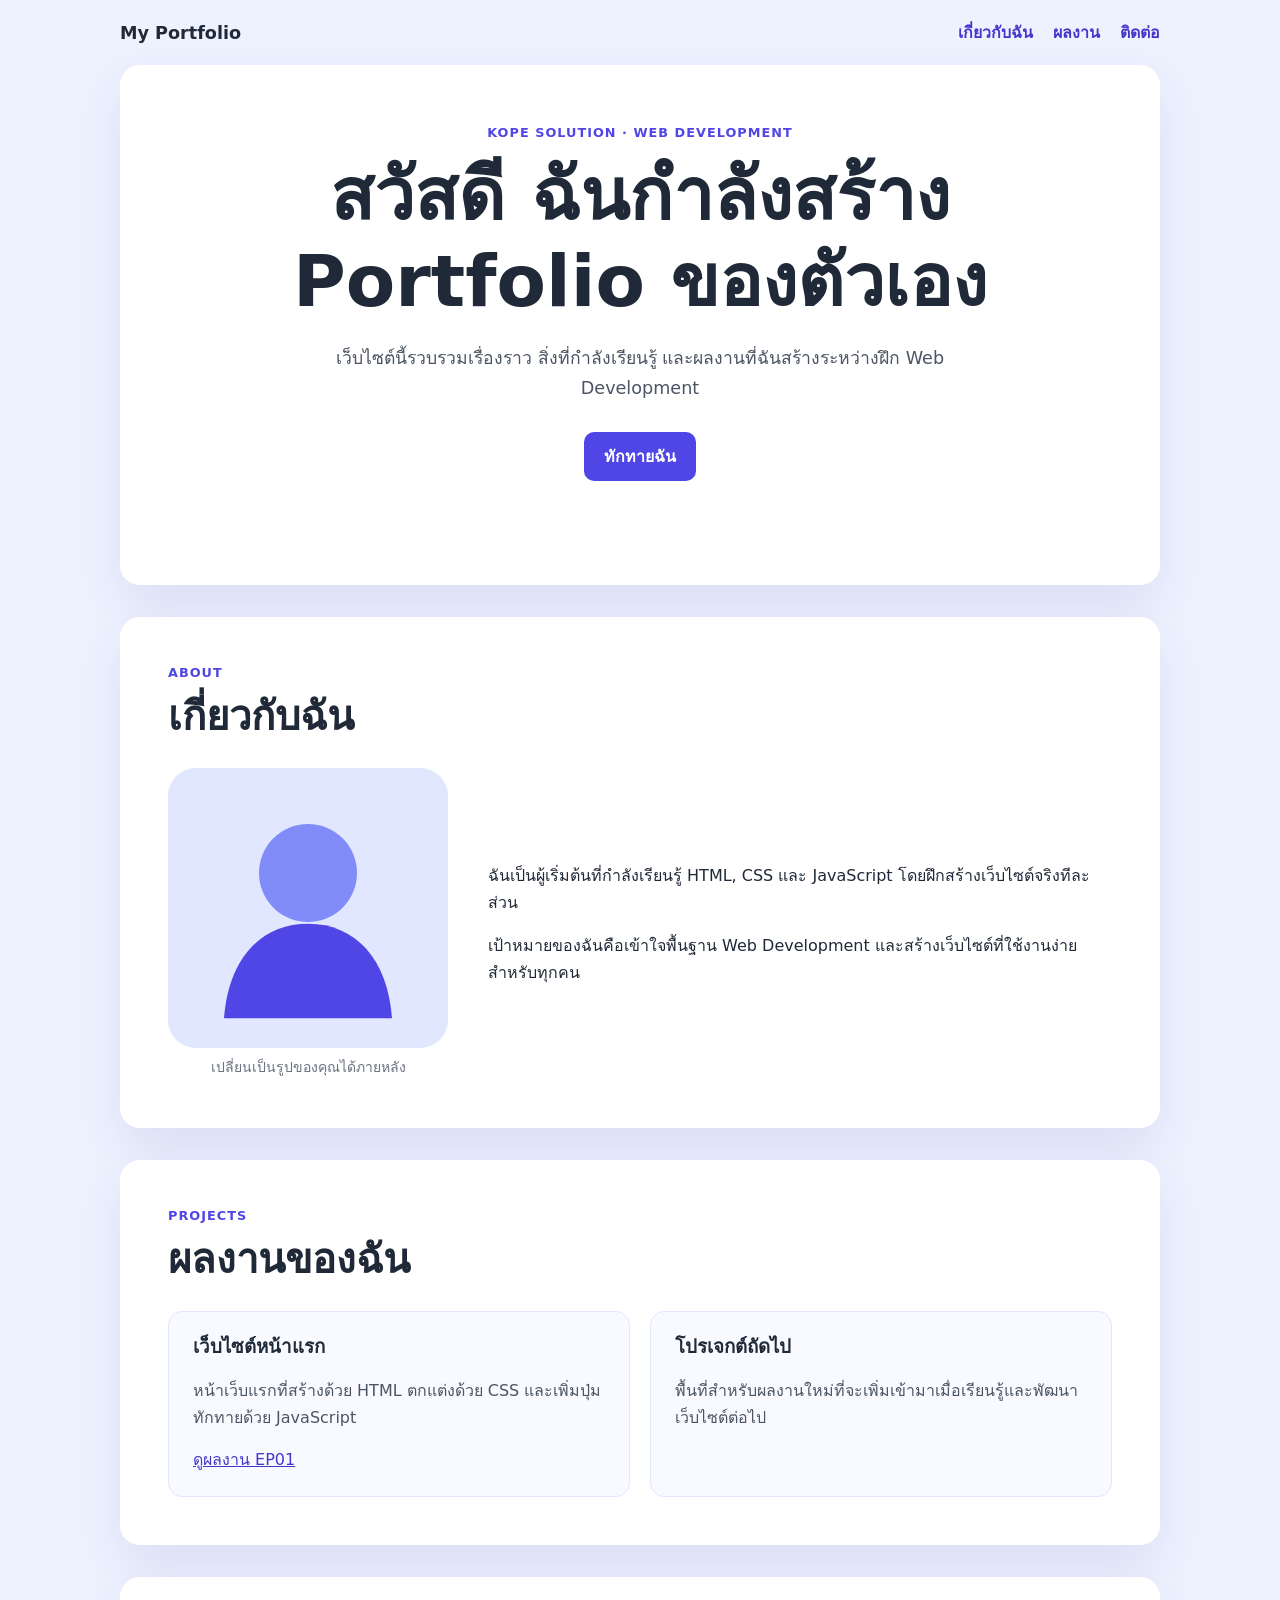
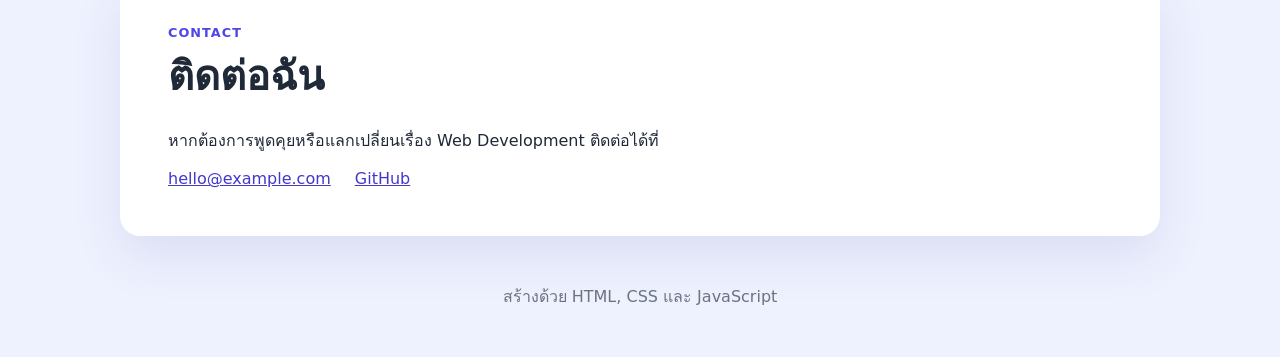
==== episodes/ep02-semantic-content/index.html @ 2b01d5fd "feat(ep02): add semantic HTML portfolio lesson" ====
<!doctype html>
<html lang="th">
  <head>
    <meta charset="UTF-8">
    <meta name="viewport" content="width=device-width, initial-scale=1.0">
    <meta name="description" content="Portfolio สำหรับแนะนำตัว ผลงาน และช่องทางติดต่อ">
    <title>Portfolio ของฉัน</title>
    <link rel="stylesheet" href="styles.css">
  </head>
  <body>
    <header class="site-header">
      <a class="logo" href="#home">My Portfolio</a>
      <nav aria-label="เมนูหลัก">
        <ul class="nav-list">
          <li><a href="#about">เกี่ยวกับฉัน</a></li>
          <li><a href="#projects">ผลงาน</a></li>
          <li><a href="#contact">ติดต่อ</a></li>
        </ul>
      </nav>
    </header>
    <main id="home">
      <section class="hero" aria-labelledby="hero-title">
        <p class="eyebrow">KOPE SOLUTION · WEB DEVELOPMENT</p>
        <h1 id="hero-title">สวัสดี ฉันกำลังสร้าง Portfolio ของตัวเอง</h1>
        <p class="intro">เว็บไซต์นี้รวบรวมเรื่องราว สิ่งที่กำลังเรียนรู้ และผลงานที่ฉันสร้างระหว่างฝึก Web Development</p>
        <button id="greetingButton" type="button">ทักทายฉัน</button>
        <p id="greetingMessage" class="message" aria-live="polite"></p>
      </section>
      <section id="about" class="section" aria-labelledby="about-title">
        <div class="section-heading"><p class="eyebrow">ABOUT</p><h2 id="about-title">เกี่ยวกับฉัน</h2></div>
        <div class="about-content">
          <figure>
            <img src="images/profile-placeholder.svg" alt="ภาพตัวอย่างสำหรับใช้แทนรูปโปรไฟล์" width="320" height="320">
            <figcaption>เปลี่ยนเป็นรูปของคุณได้ภายหลัง</figcaption>
          </figure>
          <div>
            <p>ฉันเป็นผู้เริ่มต้นที่กำลังเรียนรู้ HTML, CSS และ JavaScript โดยฝึกสร้างเว็บไซต์จริงทีละส่วน</p>
            <p>เป้าหมายของฉันคือเข้าใจพื้นฐาน Web Development และสร้างเว็บไซต์ที่ใช้งานง่ายสำหรับทุกคน</p>
          </div>
        </div>
      </section>
      <section id="projects" class="section" aria-labelledby="projects-title">
        <div class="section-heading"><p class="eyebrow">PROJECTS</p><h2 id="projects-title">ผลงานของฉัน</h2></div>
        <div class="project-list">
          <article class="project-card"><h3>เว็บไซต์หน้าแรก</h3><p>หน้าเว็บแรกที่สร้างด้วย HTML ตกแต่งด้วย CSS และเพิ่มปุ่มทักทายด้วย JavaScript</p><a href="../ep01-first-web-page/index.html">ดูผลงาน EP01</a></article>
          <article class="project-card"><h3>โปรเจกต์ถัดไป</h3><p>พื้นที่สำหรับผลงานใหม่ที่จะเพิ่มเข้ามาเมื่อเรียนรู้และพัฒนาเว็บไซต์ต่อไป</p></article>
        </div>
      </section>
      <section id="contact" class="section" aria-labelledby="contact-title">
        <div class="section-heading"><p class="eyebrow">CONTACT</p><h2 id="contact-title">ติดต่อฉัน</h2></div>
        <p>หากต้องการพูดคุยหรือแลกเปลี่ยนเรื่อง Web Development ติดต่อได้ที่</p>
        <address class="contact-links"><a href="mailto:hello@example.com">hello@example.com</a><a href="https://github.com/" target="_blank" rel="noopener noreferrer">GitHub</a></address>
      </section>
    </main>
    <footer><p>สร้างด้วย HTML, CSS และ JavaScript</p></footer>
    <script src="script.js"></script>
  </body>
</html>
---- episodes/ep02-semantic-content/styles.css ----
* { box-sizing: border-box; }
html { scroll-behavior: smooth; }
body { margin: 0; font-family: system-ui, -apple-system, BlinkMacSystemFont, "Segoe UI", sans-serif; color: #1f2937; background: #eef2ff; }
a { color: #4338ca; }
a:hover { color: #312e81; }
a:focus-visible, button:focus-visible { outline: 3px solid #a5b4fc; outline-offset: 3px; }
.site-header { width: min(100% - 32px, 1040px); margin-inline: auto; padding-block: 20px; display: flex; align-items: center; justify-content: space-between; gap: 24px; }
.logo { color: #1f2937; font-size: 1.1rem; font-weight: 800; text-decoration: none; }
.nav-list { margin: 0; padding: 0; display: flex; gap: 20px; list-style: none; }
.nav-list a { font-weight: 600; text-decoration: none; }
main { width: min(100% - 32px, 1040px); margin-inline: auto; }
.hero, .section { padding: 48px; border-radius: 20px; background: #fff; box-shadow: 0 20px 50px rgb(49 46 129 / 10%); }
.hero { min-height: 520px; display: grid; place-content: center; justify-items: center; text-align: center; }
.section { margin-top: 32px; }
.eyebrow { margin: 0 0 12px; color: #4f46e5; font-size: .8rem; font-weight: 700; letter-spacing: .08em; }
h1, h2, h3 { margin-top: 0; line-height: 1.2; }
h1 { max-width: 16ch; margin-bottom: 0; font-size: clamp(2.25rem, 8vw, 4.5rem); }
h2 { margin-bottom: 0; font-size: clamp(1.75rem, 5vw, 2.5rem); }
.intro { max-width: 55ch; margin: 20px auto 28px; color: #4b5563; font-size: 1.1rem; line-height: 1.7; }
button { padding: 12px 20px; border: 0; border-radius: 10px; color: #fff; background: #4f46e5; font: inherit; font-weight: 700; cursor: pointer; }
button:hover { background: #4338ca; }
.message { min-height: 1.5em; margin: 20px 0 0; color: #047857; font-weight: 700; }
.section-heading { margin-bottom: 28px; }
.about-content { display: grid; grid-template-columns: minmax(180px, 280px) 1fr; align-items: center; gap: 40px; line-height: 1.7; }
figure { margin: 0; }
figure img { width: 100%; height: auto; display: block; border-radius: 16px; }
figcaption { margin-top: 8px; color: #6b7280; font-size: .875rem; text-align: center; }
.project-list { display: grid; grid-template-columns: repeat(2, 1fr); gap: 20px; }
.project-card { padding: 24px; border: 1px solid #e0e7ff; border-radius: 14px; background: #f8faff; }
.project-card p { color: #4b5563; line-height: 1.7; }
.contact-links { display: flex; flex-wrap: wrap; gap: 12px 24px; font-style: normal; }
footer { padding: 32px 16px; color: #6b7280; text-align: center; }
@media (max-width: 640px) {
  .site-header { align-items: flex-start; flex-direction: column; }
  .nav-list { flex-wrap: wrap; }
  .hero, .section { padding: 32px 20px; }
  .about-content, .project-list { grid-template-columns: 1fr; }
}
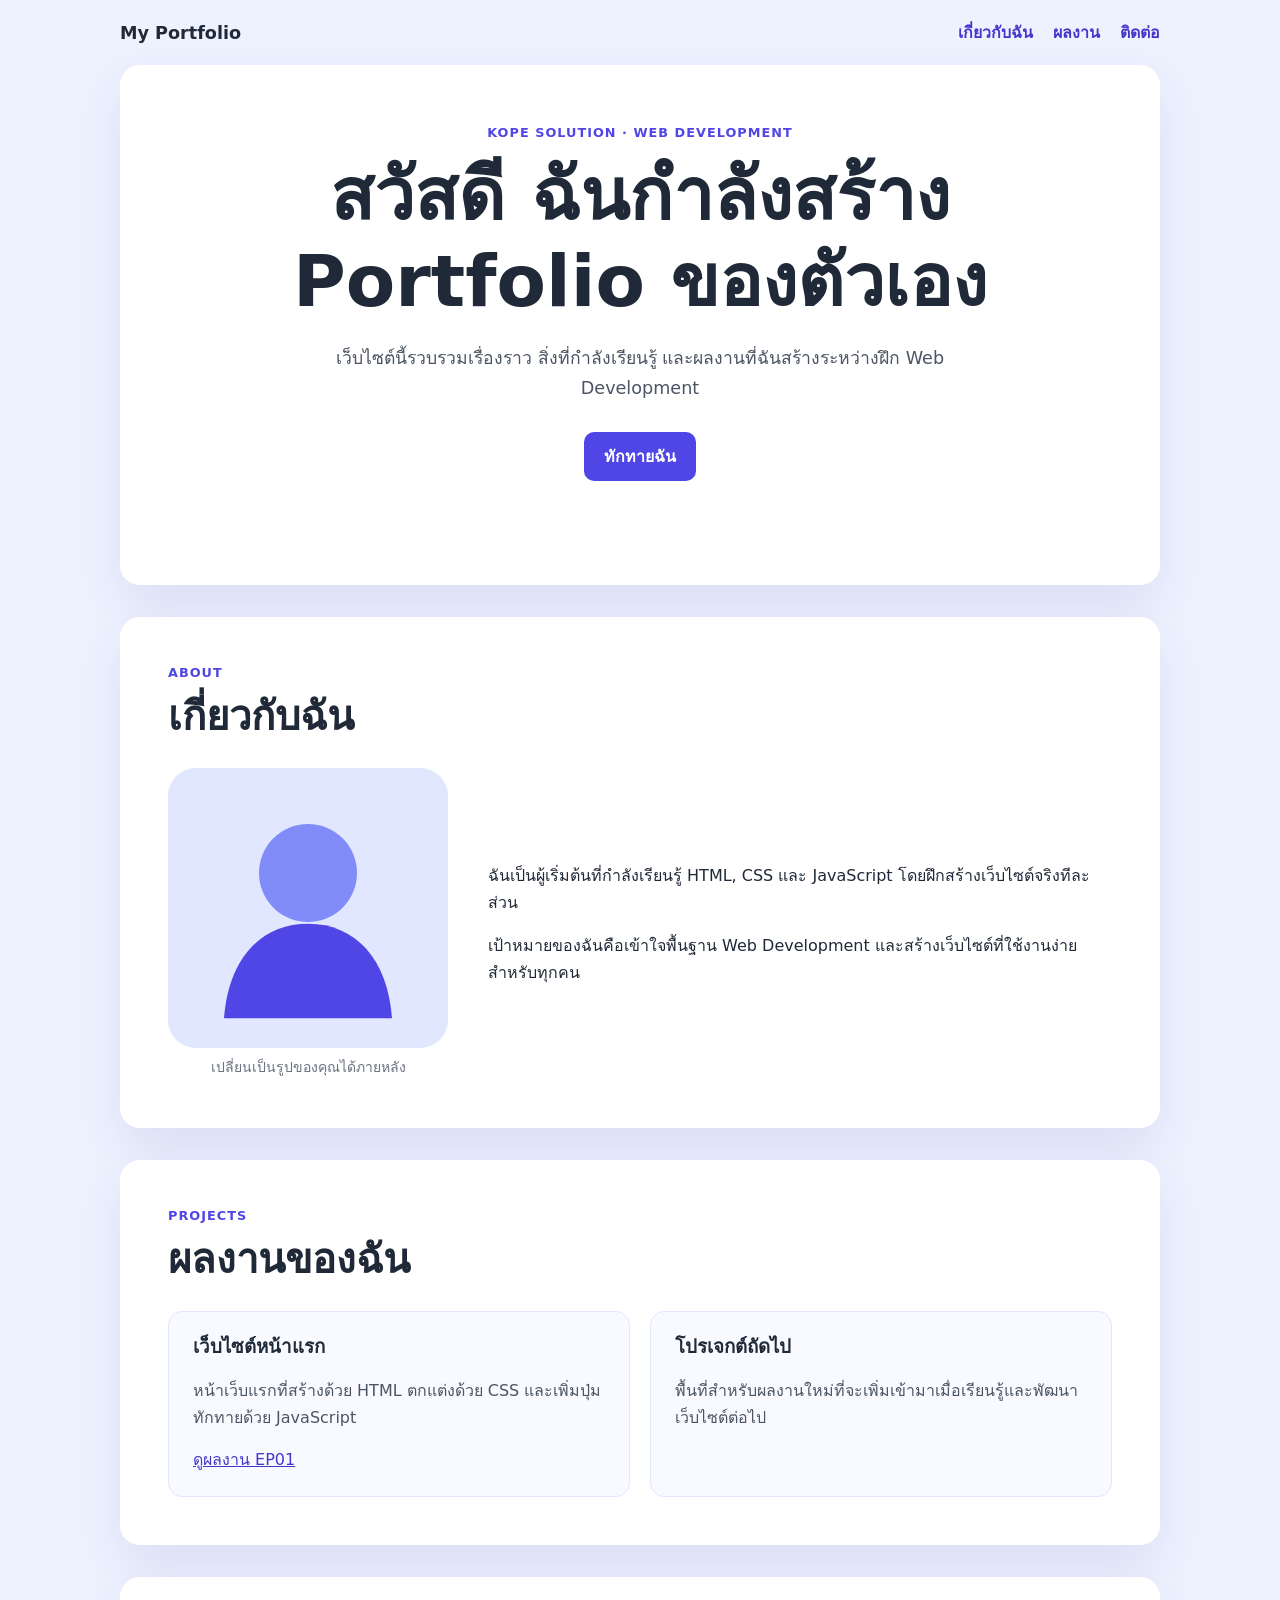
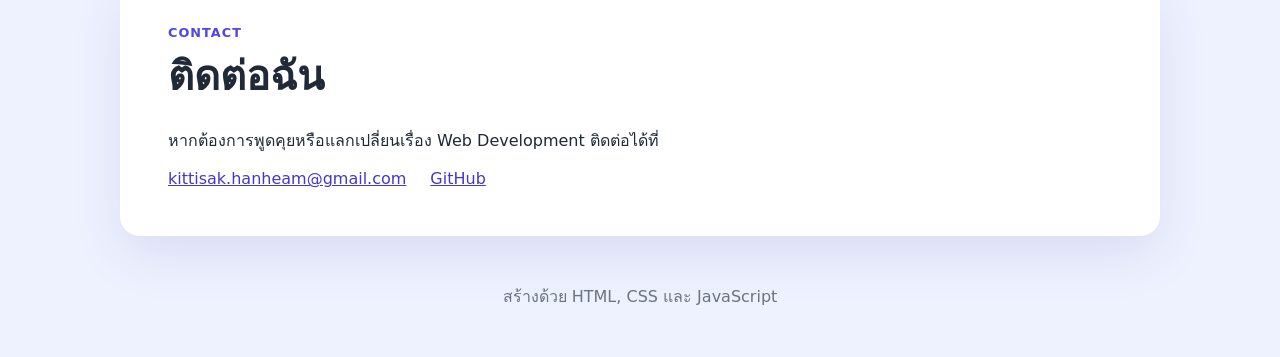
==== commit c4674313: "feat(ep02): add semantic HTML portfolio lesson" ====
--- a/episodes/ep02-semantic-content/index.html
+++ b/episodes/ep02-semantic-content/index.html
@@ -49,7 +49,7 @@
       <section id="contact" class="section" aria-labelledby="contact-title">
         <div class="section-heading"><p class="eyebrow">CONTACT</p><h2 id="contact-title">ติดต่อฉัน</h2></div>
         <p>หากต้องการพูดคุยหรือแลกเปลี่ยนเรื่อง Web Development ติดต่อได้ที่</p>
-        <address class="contact-links"><a href="mailto:hello@example.com">hello@example.com</a><a href="https://github.com/" target="_blank" rel="noopener noreferrer">GitHub</a></address>
+        <address class="contact-links"><a href="mailto:kittisak.hanheam@gmail.com">kittisak.hanheam@gmail.com</a><a href="https://github.com/KOPE-SOLUTION" target="_blank" rel="noopener noreferrer">GitHub</a></address>
       </section>
     </main>
     <footer><p>สร้างด้วย HTML, CSS และ JavaScript</p></footer>
